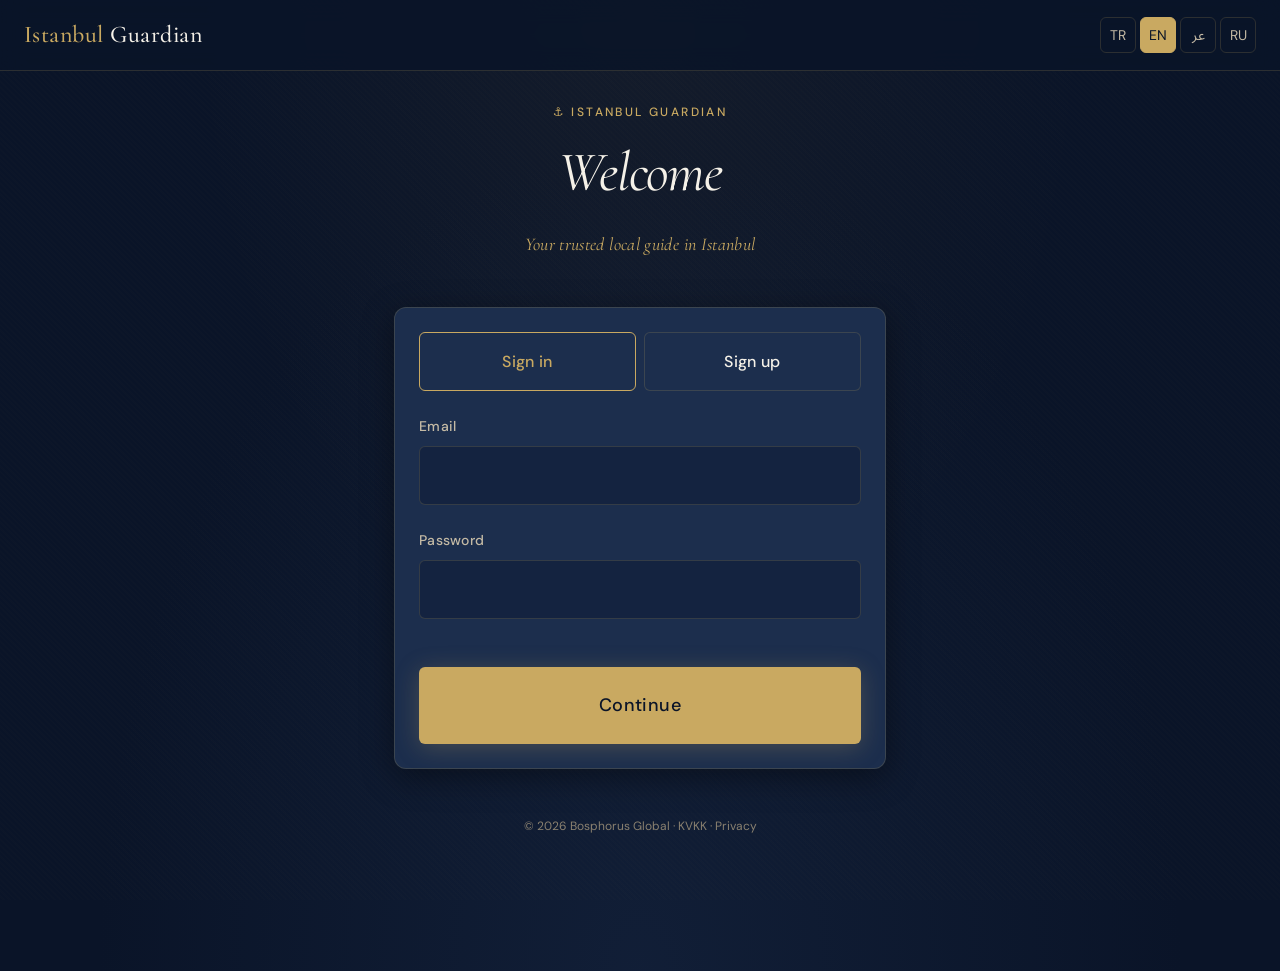
==== ai.html @ 5167dbe3 "Create ai.html" ====
<!DOCTYPE html>
<html lang="en">
<head>
  <meta charset="UTF-8">
  <meta name="viewport" content="width=device-width, initial-scale=1.0, maximum-scale=1.0, user-scalable=no">
  <meta name="theme-color" content="#0a1428">
  <title>Istanbul Guardian — AI Guide</title>
  <link rel="stylesheet" href="assets/style.css">
  <link rel="icon" type="image/svg+xml" href="data:image/svg+xml,%3Csvg xmlns='http://www.w3.org/2000/svg' viewBox='0 0 100 100'%3E%3Ctext y='80' font-size='80'%3E%E2%9A%93%3C/text%3E%3C/svg%3E">

  <style>
    .chat-container {
      display: flex;
      flex-direction: column;
      height: calc(100vh - 80px);
      max-height: 700px;
    }

    .chat-messages {
      flex: 1;
      overflow-y: auto;
      padding: var(--ig-space-md);
      display: flex;
      flex-direction: column;
      gap: var(--ig-space-md);
    }

    .chat-msg {
      max-width: 85%;
      padding: var(--ig-space-md);
      border-radius: var(--ig-radius-md);
      animation: ig-fade-in 0.4s ease both;
      font-size: 0.95rem;
      line-height: 1.6;
    }

    .chat-msg.user {
      align-self: flex-end;
      background: var(--ig-gold);
      color: var(--ig-bg);
      border-bottom-right-radius: var(--ig-radius-sm);
    }

    .chat-msg.assistant {
      align-self: flex-start;
      background: var(--ig-surface);
      color: var(--ig-text);
      border: 1px solid var(--ig-border);
      border-bottom-left-radius: var(--ig-radius-sm);
    }

    .chat-msg.assistant a {
      color: var(--ig-gold);
      text-decoration: underline;
    }

    .chat-msg.system {
      align-self: center;
      background: rgba(212, 160, 74, 0.1);
      color: var(--ig-warning);
      border: 1px solid rgba(212, 160, 74, 0.3);
      font-size: 0.85rem;
      text-align: center;
      max-width: 100%;
    }

    .chat-msg.error {
      align-self: center;
      background: rgba(198, 107, 90, 0.1);
      color: var(--ig-danger);
      border: 1px solid rgba(198, 107, 90, 0.3);
      font-size: 0.85rem;
      text-align: center;
      max-width: 100%;
    }

    .chat-input-area {
      border-top: 1px solid var(--ig-border);
      padding: var(--ig-space-md);
      background: var(--ig-bg);
      display: flex;
      gap: var(--ig-space-sm);
      align-items: flex-end;
    }

    .chat-input {
      flex: 1;
      min-height: 44px;
      max-height: 120px;
      resize: none;
      padding: var(--ig-space-md);
      background: var(--ig-bg-soft);
      border: 1px solid var(--ig-border);
      border-radius: var(--ig-radius-md);
      color: var(--ig-text);
      font-size: 0.95rem;
      font-family: var(--ig-font-body);
    }

    .chat-input:focus {
      outline: none;
      border-color: var(--ig-gold);
    }

    .send-btn {
      width: 44px;
      height: 44px;
      border-radius: var(--ig-radius-md);
      background: var(--ig-gold);
      color: var(--ig-bg);
      border: none;
      cursor: pointer;
      font-size: 1.25rem;
      display: flex;
      align-items: center;
      justify-content: center;
      flex-shrink: 0;
      transition: all var(--ig-transition);
    }

    .send-btn:hover {
      background: var(--ig-gold-light);
    }

    .send-btn:disabled {
      background: var(--ig-gold-dim);
      cursor: not-allowed;
    }

    .suggestion-chips {
      display: flex;
      flex-wrap: wrap;
      gap: var(--ig-space-sm);
      padding: var(--ig-space-md);
    }

    .chip {
      background: var(--ig-surface);
      border: 1px solid var(--ig-border);
      color: var(--ig-text-soft);
      padding: 0.5rem 1rem;
      border-radius: var(--ig-radius-full);
      font-size: 0.85rem;
      cursor: pointer;
      transition: all var(--ig-transition);
    }

    .chip:hover {
      border-color: var(--ig-gold);
      color: var(--ig-gold);
    }

    .typing {
      display: inline-flex;
      gap: 4px;
      padding: var(--ig-space-md);
    }

    .typing span {
      width: 8px;
      height: 8px;
      border-radius: 50%;
      background: var(--ig-gold);
      animation: typing 1.4s infinite ease-in-out;
    }

    .typing span:nth-child(2) { animation-delay: 0.2s; }
    .typing span:nth-child(3) { animation-delay: 0.4s; }

    @keyframes typing {
      0%, 60%, 100% { opacity: 0.3; transform: translateY(0); }
      30% { opacity: 1; transform: translateY(-6px); }
    }
  </style>
</head>
<body>

  <nav class="ig-nav">
    <a href="app.html" class="ig-nav-brand" style="text-decoration:none;">
      ← Istanbul <span>Guardian</span>
    </a>
    <div class="ig-lang-switcher">
      <button class="ig-lang-btn" data-lang="tr">TR</button>
      <button class="ig-lang-btn" data-lang="en">EN</button>
      <button class="ig-lang-btn" data-lang="ar">عر</button>
      <button class="ig-lang-btn" data-lang="ru">RU</button>
    </div>
  </nav>

  <main>
    <div class="ig-container ig-container-sm">

      <section class="ig-text-center ig-mt-lg ig-mb-md ig-fade-in">
        <div class="ig-overline ig-mb-xs">✨ AI ASSISTANT</div>
        <h2 class="ig-display" data-i18n="ai.title">Your AI Guide</h2>
      </section>

      <div class="ig-card chat-container" style="padding:0; overflow:hidden;">

        <div class="chat-messages" id="chatMessages">
          <div class="chat-msg assistant" id="welcomeMsg">
            <strong>Welcome! 👋</strong><br>
            I'm your AI guide for Istanbul. Ask me what to do, where to eat,
            or how to plan your day. I'll suggest activities you can book directly.
          </div>
        </div>

        <div class="suggestion-chips" id="suggestionChips">
          <button class="chip" data-prompt="What should I do today?">What should I do today?</button>
          <button class="chip" data-prompt="Suggest a 3-day plan">3-day plan</button>
          <button class="chip" data-prompt="Where to eat tonight?">Dinner ideas</button>
          <button class="chip" data-prompt="I'm tired, suggest a hammam">Hammam recommendation</button>
        </div>

        <div class="chat-input-area">
          <textarea
            id="chatInput"
            class="chat-input"
            data-i18n-placeholder="ai.placeholder"
            placeholder="What should I do today?"
            rows="1"></textarea>
          <button id="sendBtn" class="send-btn" aria-label="Send">
            →
          </button>
        </div>

      </div>

      <p class="ig-text-center ig-text-dim ig-mt-lg" style="font-size:.75rem;">
        AI suggestions only include trusted partners on our platform.
      </p>

    </div>
  </main>

  <script src="assets/i18n.js"></script>
  <script src="assets/supabase.js"></script>

  <script>
    // ========================================================================
    // AI.HTML — Real AI via Supabase Edge Function (Gemini)
    // ========================================================================

    // Edge Function URL (Supabase'de oluşturduğun ai-chat function)
    const AI_FUNCTION_URL = "https://nbkksybvrbtxubloqilj.supabase.co/functions/v1/ai-chat";

    // Conversation history (son 10 mesajı tutar)
    let conversationHistory = [];

    document.addEventListener('DOMContentLoaded', async () => {

      const currentLang = IG.getLang();
      document.querySelectorAll('.ig-lang-btn').forEach(btn => {
        if (btn.dataset.lang === currentLang) btn.classList.add('active');
        btn.addEventListener('click', () => IG.setLang(btn.dataset.lang));
      });

      // Auth kontrolü
      try {
        const user = await IG.auth.getUser();
        if (!user) {
          window.location.href = 'index.html';
          return;
        }
      } catch (err) {
        window.location.href = 'index.html';
        return;
      }

      // Auto-resize textarea
      const input = document.getElementById('chatInput');
      input.addEventListener('input', () => {
        input.style.height = 'auto';
        input.style.height = Math.min(input.scrollHeight, 120) + 'px';
      });

      input.addEventListener('keydown', (e) => {
        if (e.key === 'Enter' && !e.shiftKey) {
          e.preventDefault();
          sendMessage();
        }
      });

      document.getElementById('sendBtn').addEventListener('click', sendMessage);

      document.querySelectorAll('.chip').forEach(chip => {
        chip.addEventListener('click', () => {
          input.value = chip.dataset.prompt;
          input.focus();
          sendMessage();
        });
      });
    });

    // ========================================================================
    // MESAJ GÖNDER — Edge Function'a istek
    // ========================================================================
    async function sendMessage() {
      const input = document.getElementById('chatInput');
      const sendBtn = document.getElementById('sendBtn');
      const text = input.value.trim();
      if (!text) return;

      // UI: kullanıcı mesajı
      addMessage('user', escapeHtml(text));
      input.value = '';
      input.style.height = 'auto';

      // Suggestion chips'leri gizle
      const chips = document.getElementById('suggestionChips');
      if (chips) chips.style.display = 'none';

      // Loading
      sendBtn.disabled = true;
      const typingId = showTyping();

      try {
        // Edge Function'a istek
        const response = await fetch(AI_FUNCTION_URL, {
          method: 'POST',
          headers: {
            'Content-Type': 'application/json',
            // Supabase anon key (Publishable key) authorization için
            'Authorization': `Bearer ${getAnonKey()}`,
            'apikey': getAnonKey()
          },
          body: JSON.stringify({
            message: text,
            lang: IG.getLang(),
            conversationHistory: conversationHistory.slice(-10) // Son 10 mesaj
          })
        });

        removeTyping(typingId);

        if (!response.ok) {
          let errorMsg = 'AI service unavailable';
          try {
            const errData = await response.json();
            errorMsg = errData.error || errorMsg;
          } catch (e) {}

          addMessage('error', `⚠️ ${escapeHtml(errorMsg)}. Try browsing categories instead.`);
          sendBtn.disabled = false;
          return;
        }

        const data = await response.json();

        if (!data.response) {
          addMessage('error', '⚠️ No response received. Please try again.');
          sendBtn.disabled = false;
          return;
        }

        // AI cevabını formatla (markdown link → HTML link)
        const formattedResponse = formatAIResponse(data.response);

        addMessage('assistant', formattedResponse);

        // History'e ekle
        conversationHistory.push({ role: 'user', content: text });
        conversationHistory.push({ role: 'assistant', content: data.response });

        // History'i sınırla (memory için)
        if (conversationHistory.length > 20) {
          conversationHistory = conversationHistory.slice(-20);
        }

      } catch (err) {
        removeTyping(typingId);
        console.error('AI çağrı hatası:', err);
        addMessage('error', '⚠️ Connection error. Please check your internet and try again.');
      }

      sendBtn.disabled = false;
      input.focus();
    }

    // ========================================================================
    // AI cevabını formatla
    // - Kategori isimlerini linklere çevir
    // - Newline → <br>
    // ========================================================================
    function formatAIResponse(text) {
      let formatted = escapeHtml(text);

      // Newline'lar
      formatted = formatted.replace(/\n/g, '<br>');

      // Bold (markdown **text** → <strong>)
      formatted = formatted.replace(/\*\*([^*]+)\*\*/g, '<strong>$1</strong>');

      // Italic (markdown *text* → <em>)
      formatted = formatted.replace(/\*([^*]+)\*/g, '<em>$1</em>');

      // Kategori isimlerini linklere çevir
      const categoryLinks = {
        'Hammam': 'category.html?cat=hammam',
        'hammam': 'category.html?cat=hammam',
        'Tour': 'category.html?cat=tour',
        'tour': 'category.html?cat=tour',
        'Tours': 'category.html?cat=tour',
        'Transfer': 'category.html?cat=transfer',
        'transfer': 'category.html?cat=transfer',
        'Restaurant': 'category.html?cat=restaurant',
        'restaurant': 'category.html?cat=restaurant',
        'Health Tourism': 'category.html?cat=health',
        'Nightlife': 'category.html?cat=nightlife',
        'nightlife': 'category.html?cat=nightlife'
      };

      // Bağlantı butonu ekle (sonunda)
      const lower = text.toLowerCase();
      let suggestedCategory = null;

      if (lower.includes('hammam') || lower.includes('spa')) suggestedCategory = 'hammam';
      else if (lower.includes('tour') || lower.includes('sightseeing')) suggestedCategory = 'tour';
      else if (lower.includes('transfer') || lower.includes('airport')) suggestedCategory = 'transfer';
      else if (lower.includes('restaurant') || lower.includes('food') || lower.includes('eat')) suggestedCategory = 'restaurant';
      else if (lower.includes('health') || lower.includes('clinic')) suggestedCategory = 'health';
      else if (lower.includes('nightlife') || lower.includes('club') || lower.includes('bar')) suggestedCategory = 'nightlife';

      if (suggestedCategory) {
        const labels = {
          hammam: 'View Hammams', tour: 'View Tours', transfer: 'View Transfers',
          restaurant: 'View Restaurants', health: 'View Clinics', nightlife: 'View Nightlife'
        };
        formatted += `<br><br><a href="category.html?cat=${suggestedCategory}" class="ig-btn ig-btn-secondary" style="margin-top:0.5rem; display:inline-block;">${labels[suggestedCategory]} →</a>`;
      }

      return formatted;
    }

    // ========================================================================
    // SUPABASE PUBLISHABLE KEY ALMA
    // ========================================================================
    function getAnonKey() {
      // Supabase client'ından key al (supabase.js yüklendi)
      if (typeof SUPABASE_KEY !== 'undefined') {
        return SUPABASE_KEY;
      }
      console.error('SUPABASE_KEY not found');
      return '';
    }

    // ========================================================================
    // UI YARDIMCILARI
    // ========================================================================
    function addMessage(role, html) {
      const container = document.getElementById('chatMessages');
      const msg = document.createElement('div');
      msg.className = 'chat-msg ' + role;
      msg.innerHTML = html;
      container.appendChild(msg);
      container.scrollTop = container.scrollHeight;
    }

    function showTyping() {
      const container = document.getElementById('chatMessages');
      const typing = document.createElement('div');
      typing.className = 'chat-msg assistant';
      typing.innerHTML = '<div class="typing"><span></span><span></span><span></span></div>';
      typing.style.padding = '0';
      const id = 'typing-' + Date.now();
      typing.id = id;
      container.appendChild(typing);
      container.scrollTop = container.scrollHeight;
      return id;
    }

    function removeTyping(id) {
      const el = document.getElementById(id);
      if (el) el.remove();
    }

    function escapeHtml(str) {
      if (!str) return '';
      return String(str).replace(/[&<>"']/g, c => ({
        '&':'&amp;', '<':'&lt;', '>':'&gt;', '"':'&quot;', "'":'&#39;'
      }[c]));
    }
  </script>

</body>
</html>
---- assets/style.css ----
/* ============================================================================
   ISTANBUL GUARDIAN — Tasarım Sistemi
   ============================================================================
   Tema: Bosphorus (Lacivert + Altın aksent)
   Dil desteği: TR/EN/AR(RTL)/RU
   Mobile-first
   ============================================================================ */

/* Google Fonts */
@import url('https://fonts.googleapis.com/css2?family=Cormorant+Garamond:wght@400;500;600;700&family=DM+Sans:wght@400;500;600;700&family=Noto+Sans+Arabic:wght@400;500;600;700&display=swap');

/* ============================================================================
   1. CSS DEĞİŞKENLERİ (Tasarım Token'ları)
   ============================================================================ */
:root {
  /* Renkler — Bosphorus paleti */
  --ig-bg:           #0a1428;          /* Derin lacivert (Boğaz gece) */
  --ig-bg-soft:      #142340;          /* Soft lacivert */
  --ig-surface:      #1c2e4d;          /* Card yüzey */
  --ig-surface-2:    #243b5e;          /* Üst yüzey */

  --ig-gold:         #c9a961;          /* Antik altın */
  --ig-gold-light:   #e0c88c;          /* Açık altın */
  --ig-gold-dim:     #8a7340;          /* Koyu altın */

  --ig-text:         #f5f1e8;          /* Krem (kağıt rengi) */
  --ig-text-soft:    #c4baa5;          /* Soft krem */
  --ig-text-dim:     #8a8170;          /* Dim krem */

  --ig-success:      #5fb88a;
  --ig-warning:      #d4a04a;
  --ig-danger:       #c66b5a;

  /* Border ve gölge */
  --ig-border:       rgba(201, 169, 97, 0.18);
  --ig-border-soft:  rgba(245, 241, 232, 0.08);
  --ig-shadow-sm:    0 2px 8px rgba(0, 0, 0, 0.3);
  --ig-shadow-md:    0 8px 32px rgba(0, 0, 0, 0.4);
  --ig-shadow-lg:    0 16px 64px rgba(0, 0, 0, 0.5);
  --ig-shadow-gold:  0 4px 24px rgba(201, 169, 97, 0.25);

  /* Tipografi */
  --ig-font-display: 'Cormorant Garamond', 'Noto Sans Arabic', serif;
  --ig-font-body:    'DM Sans', 'Noto Sans Arabic', system-ui, -apple-system, sans-serif;

  /* Spacing */
  --ig-space-xs: 0.25rem;
  --ig-space-sm: 0.5rem;
  --ig-space-md: 1rem;
  --ig-space-lg: 1.5rem;
  --ig-space-xl: 2rem;
  --ig-space-2xl: 3rem;
  --ig-space-3xl: 4rem;

  /* Border radius */
  --ig-radius-sm: 6px;
  --ig-radius-md: 12px;
  --ig-radius-lg: 20px;
  --ig-radius-full: 999px;

  /* Geçişler */
  --ig-transition: 0.3s cubic-bezier(0.4, 0, 0.2, 1);
  --ig-transition-slow: 0.6s cubic-bezier(0.4, 0, 0.2, 1);

  /* Container */
  --ig-container-sm: 540px;
  --ig-container-md: 720px;
}

/* Arapça (RTL) için font ayarı */
[dir="rtl"] {
  --ig-font-display: 'Noto Sans Arabic', serif;
  --ig-font-body: 'Noto Sans Arabic', system-ui, sans-serif;
}

/* ============================================================================
   2. TEMEL RESET
   ============================================================================ */
*, *::before, *::after {
  box-sizing: border-box;
  margin: 0;
  padding: 0;
}

html {
  font-size: 16px;
  scroll-behavior: smooth;
  -webkit-font-smoothing: antialiased;
  -moz-osx-font-smoothing: grayscale;
}

body {
  font-family: var(--ig-font-body);
  font-size: 1rem;
  line-height: 1.6;
  color: var(--ig-text);
  background: var(--ig-bg);
  background-image:
    radial-gradient(ellipse at top, rgba(201, 169, 97, 0.05) 0%, transparent 50%),
    radial-gradient(ellipse at bottom, rgba(28, 46, 77, 0.4) 0%, transparent 60%);
  min-height: 100vh;
  overflow-x: hidden;
  position: relative;
}

/* Boğaz dalga efekti — body üstüne hafif texture */
body::before {
  content: '';
  position: fixed;
  inset: 0;
  background-image:
    repeating-linear-gradient(
      45deg,
      transparent,
      transparent 2px,
      rgba(201, 169, 97, 0.015) 2px,
      rgba(201, 169, 97, 0.015) 4px
    );
  pointer-events: none;
  z-index: 0;
}

img, video {
  max-width: 100%;
  height: auto;
  display: block;
}

button, input, select, textarea {
  font: inherit;
  color: inherit;
}

a {
  color: var(--ig-gold);
  text-decoration: none;
  transition: color var(--ig-transition);
}

a:hover {
  color: var(--ig-gold-light);
}

/* ============================================================================
   3. TİPOGRAFİ
   ============================================================================ */
h1, h2, h3, h4, h5, h6 {
  font-family: var(--ig-font-display);
  font-weight: 500;
  line-height: 1.2;
  letter-spacing: -0.02em;
}

h1 { font-size: clamp(2rem, 5vw, 3.5rem); }
h2 { font-size: clamp(1.5rem, 4vw, 2.5rem); }
h3 { font-size: clamp(1.25rem, 3vw, 1.75rem); font-weight: 600; }
h4 { font-size: 1.25rem; font-weight: 600; }

.ig-display {
  font-family: var(--ig-font-display);
  font-weight: 400;
  font-style: italic;
}

.ig-tagline {
  font-family: var(--ig-font-display);
  font-style: italic;
  color: var(--ig-gold);
  font-size: 1.125rem;
  letter-spacing: 0.02em;
}

.ig-overline {
  font-size: 0.75rem;
  text-transform: uppercase;
  letter-spacing: 0.2em;
  color: var(--ig-gold);
  font-weight: 500;
}

/* ============================================================================
   4. LAYOUT
   ============================================================================ */
.ig-container {
  width: 100%;
  max-width: var(--ig-container-md);
  margin: 0 auto;
  padding: 0 var(--ig-space-lg);
  position: relative;
  z-index: 1;
}

.ig-container-sm {
  max-width: var(--ig-container-sm);
}

.ig-page {
  min-height: 100vh;
  padding: var(--ig-space-xl) 0;
  display: flex;
  flex-direction: column;
}

.ig-section {
  padding: var(--ig-space-2xl) 0;
}

/* ============================================================================
   5. NAVBAR
   ============================================================================ */
.ig-nav {
  display: flex;
  align-items: center;
  justify-content: space-between;
  padding: var(--ig-space-md) var(--ig-space-lg);
  background: rgba(10, 20, 40, 0.85);
  backdrop-filter: blur(12px);
  border-bottom: 1px solid var(--ig-border);
  position: sticky;
  top: 0;
  z-index: 50;
}

.ig-nav-brand {
  font-family: var(--ig-font-display);
  font-size: 1.5rem;
  color: var(--ig-gold);
  font-weight: 500;
  letter-spacing: 0.02em;
}

.ig-nav-brand span {
  color: var(--ig-text);
}

.ig-lang-switcher {
  display: flex;
  gap: var(--ig-space-xs);
  align-items: center;
}

.ig-lang-btn {
  background: transparent;
  border: 1px solid var(--ig-border);
  color: var(--ig-text-soft);
  width: 36px;
  height: 36px;
  border-radius: var(--ig-radius-sm);
  cursor: pointer;
  font-size: 0.875rem;
  transition: all var(--ig-transition);
  display: inline-flex;
  align-items: center;
  justify-content: center;
}

.ig-lang-btn:hover {
  border-color: var(--ig-gold);
  color: var(--ig-gold);
}

.ig-lang-btn.active {
  background: var(--ig-gold);
  color: var(--ig-bg);
  border-color: var(--ig-gold);
}

/* ============================================================================
   6. CARD
   ============================================================================ */
.ig-card {
  background: var(--ig-surface);
  border: 1px solid var(--ig-border);
  border-radius: var(--ig-radius-md);
  padding: var(--ig-space-lg);
  box-shadow: var(--ig-shadow-md);
  transition: all var(--ig-transition);
}

.ig-card:hover {
  border-color: rgba(201, 169, 97, 0.3);
  transform: translateY(-2px);
  box-shadow: var(--ig-shadow-lg);
}

.ig-card-image {
  width: 100%;
  aspect-ratio: 16/10;
  border-radius: var(--ig-radius-sm);
  overflow: hidden;
  margin-bottom: var(--ig-space-md);
  background: var(--ig-bg-soft);
  position: relative;
}

.ig-card-image img {
  width: 100%;
  height: 100%;
  object-fit: cover;
  transition: transform var(--ig-transition-slow);
}

.ig-card:hover .ig-card-image img {
  transform: scale(1.05);
}

.ig-card-title {
  font-family: var(--ig-font-display);
  font-size: 1.5rem;
  margin-bottom: var(--ig-space-xs);
}

.ig-card-meta {
  color: var(--ig-text-dim);
  font-size: 0.875rem;
  margin-bottom: var(--ig-space-sm);
}

.ig-card-price {
  color: var(--ig-gold);
  font-weight: 600;
  font-size: 1.125rem;
  font-family: var(--ig-font-display);
}

/* Category card (büyük ikonlu) */
.ig-category-card {
  background: var(--ig-surface);
  border: 1px solid var(--ig-border);
  border-radius: var(--ig-radius-md);
  padding: var(--ig-space-xl) var(--ig-space-md);
  text-align: center;
  cursor: pointer;
  transition: all var(--ig-transition);
  display: block;
  color: inherit;
}

.ig-category-card:hover {
  background: var(--ig-surface-2);
  border-color: var(--ig-gold);
  transform: translateY(-4px);
  color: var(--ig-text);
}

.ig-category-icon {
  font-size: 2.5rem;
  margin-bottom: var(--ig-space-sm);
  display: block;
}

.ig-category-name {
  font-family: var(--ig-font-display);
  font-size: 1.125rem;
  font-weight: 500;
}

/* ============================================================================
   7. BUTONLAR
   ============================================================================ */
.ig-btn {
  display: inline-flex;
  align-items: center;
  justify-content: center;
  gap: var(--ig-space-sm);
  padding: var(--ig-space-md) var(--ig-space-xl);
  font-family: var(--ig-font-body);
  font-weight: 500;
  font-size: 1rem;
  border-radius: var(--ig-radius-sm);
  border: none;
  cursor: pointer;
  transition: all var(--ig-transition);
  text-decoration: none;
  letter-spacing: 0.02em;
}

.ig-btn-primary {
  background: var(--ig-gold);
  color: var(--ig-bg);
  box-shadow: var(--ig-shadow-gold);
}

.ig-btn-primary:hover {
  background: var(--ig-gold-light);
  color: var(--ig-bg);
  transform: translateY(-1px);
}

.ig-btn-primary:disabled {
  background: var(--ig-gold-dim);
  cursor: not-allowed;
  opacity: 0.6;
}

.ig-btn-secondary {
  background: transparent;
  color: var(--ig-gold);
  border: 1px solid var(--ig-gold);
}

.ig-btn-secondary:hover {
  background: var(--ig-gold);
  color: var(--ig-bg);
}

.ig-btn-ghost {
  background: var(--ig-surface);
  color: var(--ig-text);
  border: 1px solid var(--ig-border);
}

.ig-btn-ghost:hover {
  border-color: var(--ig-gold);
  color: var(--ig-gold);
}

.ig-btn-block {
  width: 100%;
}

.ig-btn-large {
  padding: var(--ig-space-lg) var(--ig-space-2xl);
  font-size: 1.125rem;
}

/* ============================================================================
   8. FORM
   ============================================================================ */
.ig-form-group {
  margin-bottom: var(--ig-space-lg);
}

.ig-label {
  display: block;
  font-size: 0.875rem;
  color: var(--ig-text-soft);
  margin-bottom: var(--ig-space-sm);
  font-weight: 500;
  letter-spacing: 0.02em;
}

.ig-input,
.ig-textarea,
.ig-select {
  width: 100%;
  padding: var(--ig-space-md);
  background: var(--ig-bg-soft);
  border: 1px solid var(--ig-border);
  border-radius: var(--ig-radius-sm);
  color: var(--ig-text);
  font-size: 1rem;
  transition: all var(--ig-transition);
}

.ig-input:focus,
.ig-textarea:focus,
.ig-select:focus {
  outline: none;
  border-color: var(--ig-gold);
  background: var(--ig-surface);
  box-shadow: 0 0 0 3px rgba(201, 169, 97, 0.1);
}

.ig-input::placeholder,
.ig-textarea::placeholder {
  color: var(--ig-text-dim);
}

.ig-textarea {
  min-height: 120px;
  resize: vertical;
}

.ig-error {
  color: var(--ig-danger);
  font-size: 0.875rem;
  margin-top: var(--ig-space-xs);
}

/* ============================================================================
   9. GRID & LIST
   ============================================================================ */
.ig-grid {
  display: grid;
  gap: var(--ig-space-lg);
}

.ig-grid-2 { grid-template-columns: repeat(2, 1fr); }
.ig-grid-3 { grid-template-columns: repeat(2, 1fr); }

@media (min-width: 720px) {
  .ig-grid-3 { grid-template-columns: repeat(3, 1fr); }
}

.ig-list {
  list-style: none;
  display: flex;
  flex-direction: column;
  gap: var(--ig-space-md);
}

/* ============================================================================
   10. BADGE & TAG
   ============================================================================ */
.ig-badge {
  display: inline-flex;
  align-items: center;
  padding: var(--ig-space-xs) var(--ig-space-sm);
  background: rgba(201, 169, 97, 0.15);
  color: var(--ig-gold);
  border-radius: var(--ig-radius-full);
  font-size: 0.75rem;
  font-weight: 500;
  letter-spacing: 0.05em;
  text-transform: uppercase;
}

.ig-badge-success {
  background: rgba(95, 184, 138, 0.15);
  color: var(--ig-success);
}

.ig-badge-warning {
  background: rgba(212, 160, 74, 0.15);
  color: var(--ig-warning);
}

.ig-badge-danger {
  background: rgba(198, 107, 90, 0.15);
  color: var(--ig-danger);
}

/* ============================================================================
   11. LOADER
   ============================================================================ */
.ig-loader {
  display: inline-block;
  width: 20px;
  height: 20px;
  border: 2px solid var(--ig-border);
  border-top-color: var(--ig-gold);
  border-radius: 50%;
  animation: ig-spin 0.8s linear infinite;
}

.ig-loader-large {
  width: 48px;
  height: 48px;
  border-width: 3px;
}

@keyframes ig-spin {
  to { transform: rotate(360deg); }
}

.ig-loading-overlay {
  position: fixed;
  inset: 0;
  background: rgba(10, 20, 40, 0.85);
  backdrop-filter: blur(8px);
  display: flex;
  align-items: center;
  justify-content: center;
  z-index: 100;
}

/* ============================================================================
   12. UTILITIES
   ============================================================================ */
.ig-text-center { text-align: center; }
.ig-text-gold { color: var(--ig-gold); }
.ig-text-soft { color: var(--ig-text-soft); }
.ig-text-dim { color: var(--ig-text-dim); }

.ig-mt-sm  { margin-top: var(--ig-space-sm); }
.ig-mt-md  { margin-top: var(--ig-space-md); }
.ig-mt-lg  { margin-top: var(--ig-space-lg); }
.ig-mt-xl  { margin-top: var(--ig-space-xl); }
.ig-mt-2xl { margin-top: var(--ig-space-2xl); }

.ig-mb-sm  { margin-bottom: var(--ig-space-sm); }
.ig-mb-md  { margin-bottom: var(--ig-space-md); }
.ig-mb-lg  { margin-bottom: var(--ig-space-lg); }
.ig-mb-xl  { margin-bottom: var(--ig-space-xl); }
.ig-mb-2xl { margin-bottom: var(--ig-space-2xl); }

.ig-flex { display: flex; }
.ig-flex-col { flex-direction: column; }
.ig-items-center { align-items: center; }
.ig-justify-between { justify-content: space-between; }
.ig-gap-sm { gap: var(--ig-space-sm); }
.ig-gap-md { gap: var(--ig-space-md); }
.ig-gap-lg { gap: var(--ig-space-lg); }

.ig-hidden { display: none; }

/* ============================================================================
   13. ANİMASYONLAR
   ============================================================================ */
@keyframes ig-fade-in {
  from { opacity: 0; transform: translateY(12px); }
  to { opacity: 1; transform: translateY(0); }
}

.ig-fade-in {
  animation: ig-fade-in 0.6s cubic-bezier(0.4, 0, 0.2, 1) both;
}

.ig-fade-in-delay-1 { animation-delay: 0.1s; }
.ig-fade-in-delay-2 { animation-delay: 0.2s; }
.ig-fade-in-delay-3 { animation-delay: 0.3s; }

/* ============================================================================
   14. RTL ÖZEL DURUMLAR
   ============================================================================ */
[dir="rtl"] .ig-nav { flex-direction: row-reverse; }
[dir="rtl"] body { text-align: right; }

/* ============================================================================
   15. MOBILE OPTIMIZE
   ============================================================================ */
@media (max-width: 540px) {
  .ig-container { padding: 0 var(--ig-space-md); }
  .ig-section { padding: var(--ig-space-xl) 0; }
  .ig-card { padding: var(--ig-space-md); }
  .ig-btn-large { padding: var(--ig-space-md) var(--ig-space-xl); }
}
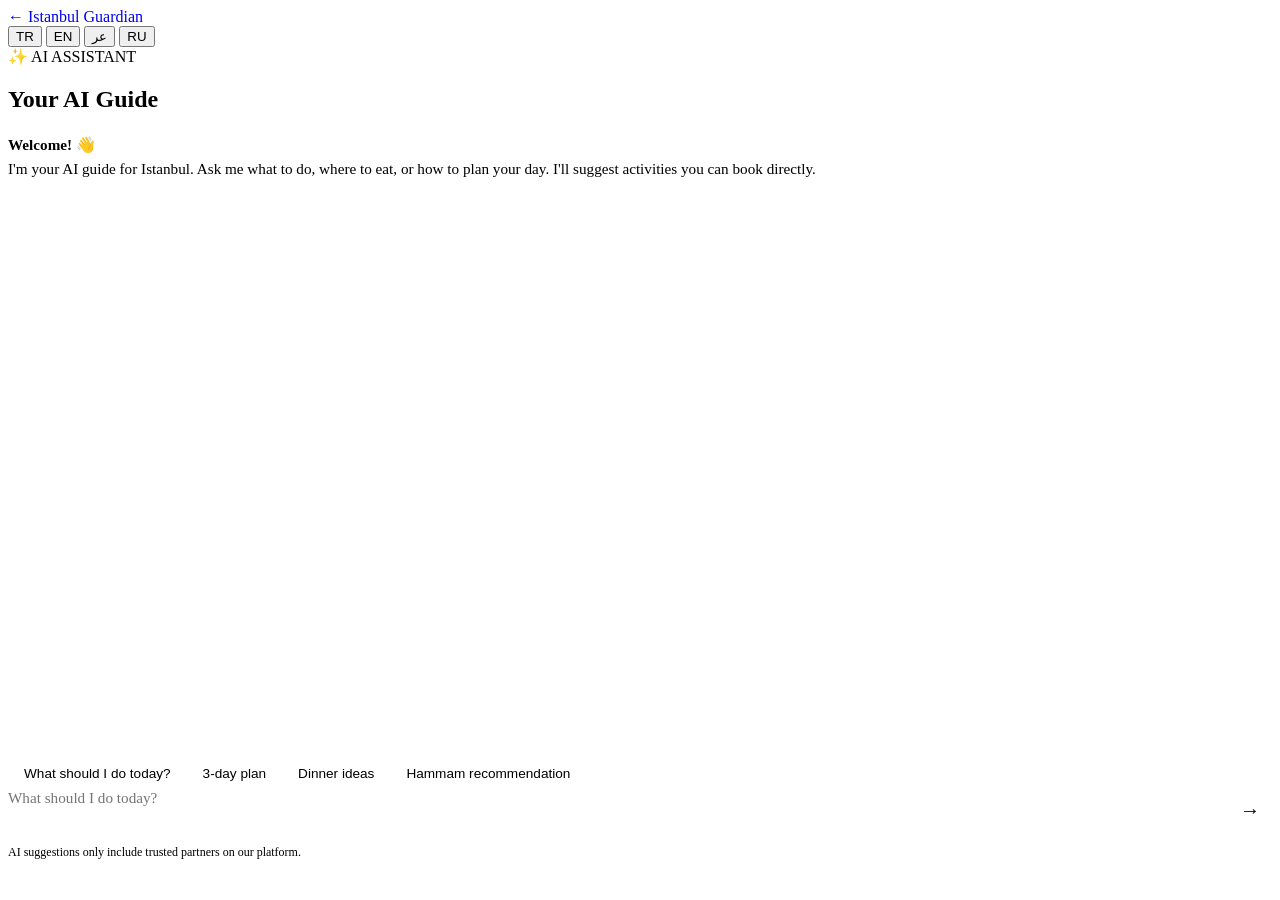
==== commit a890767d: "Add files via upload" ====
--- a/ai.html
+++ b/ai.html
@@ -176,7 +176,7 @@
 <body>
 
   <nav class="ig-nav">
-    <a href="app.html" class="ig-nav-brand" style="text-decoration:none;">
+    <a href="index.html" class="ig-nav-brand" style="text-decoration:none;">
       ← Istanbul <span>Guardian</span>
     </a>
     <div class="ig-lang-switcher">
